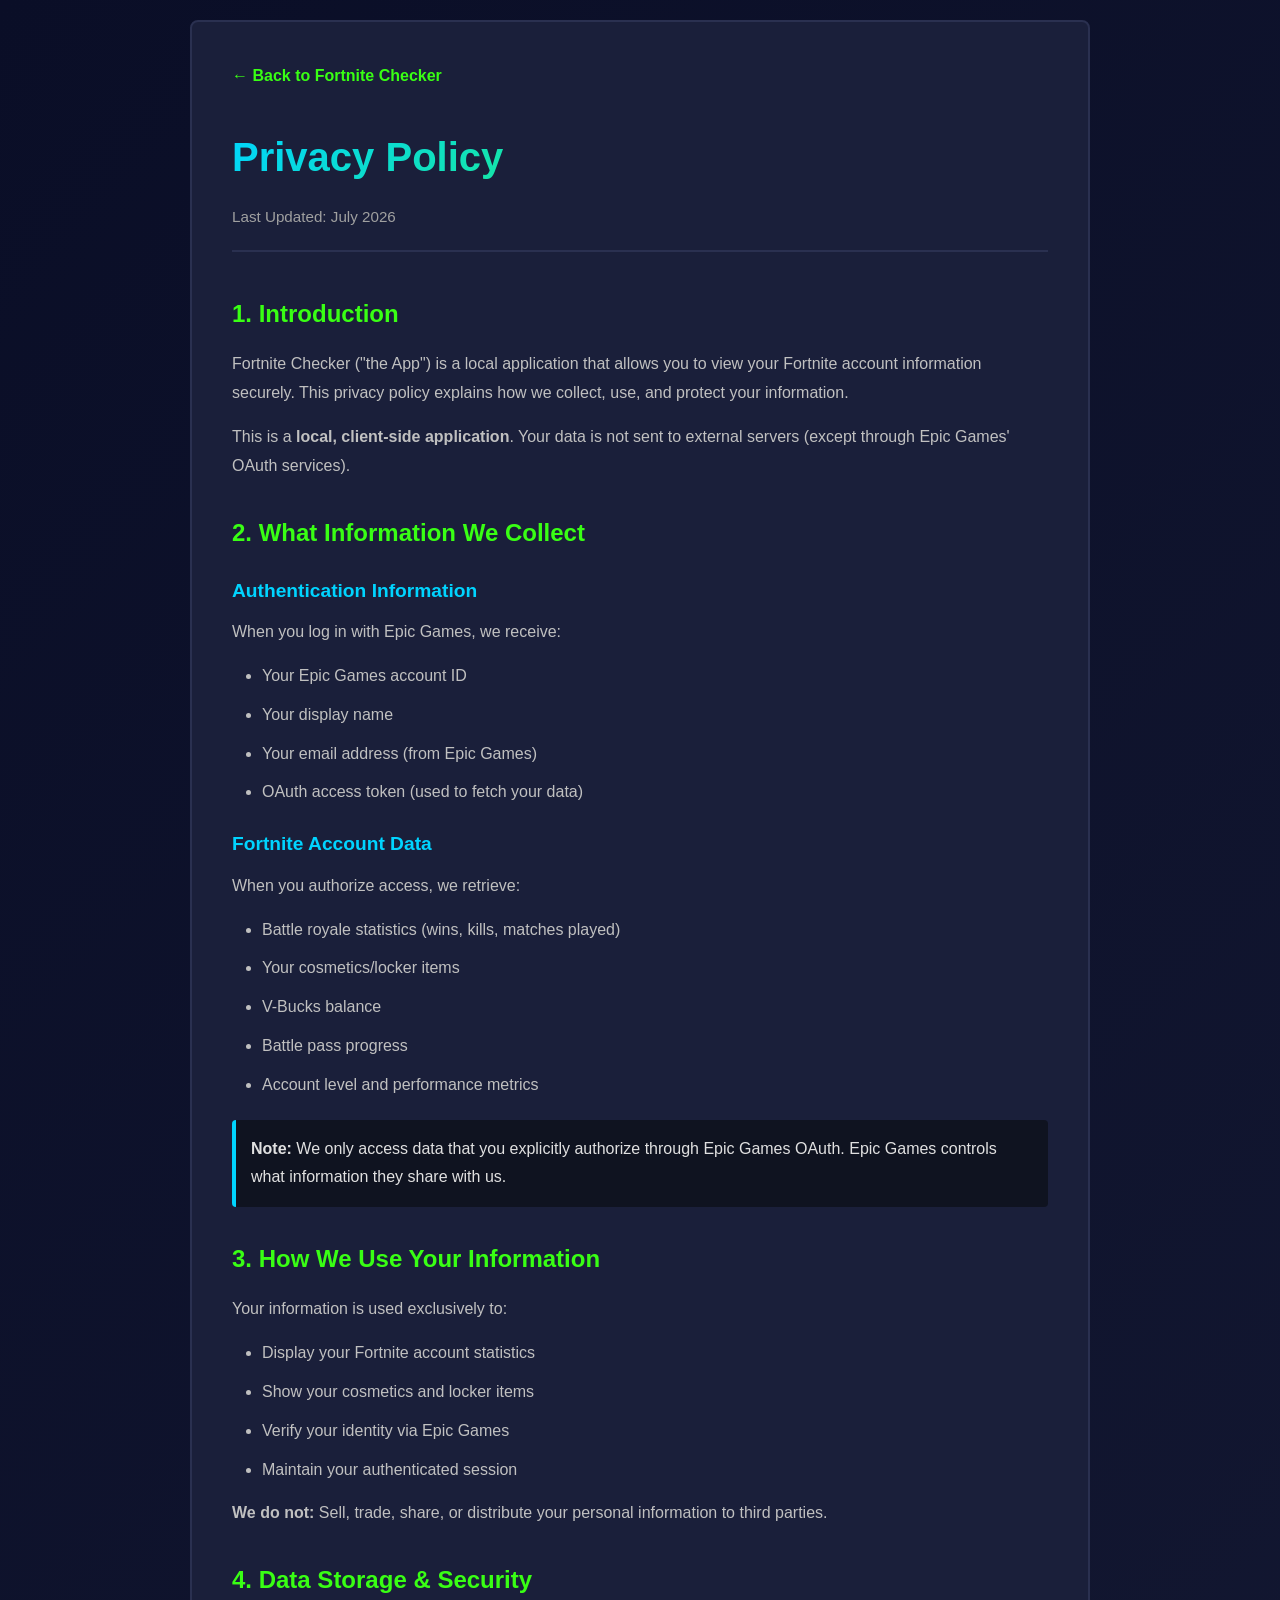
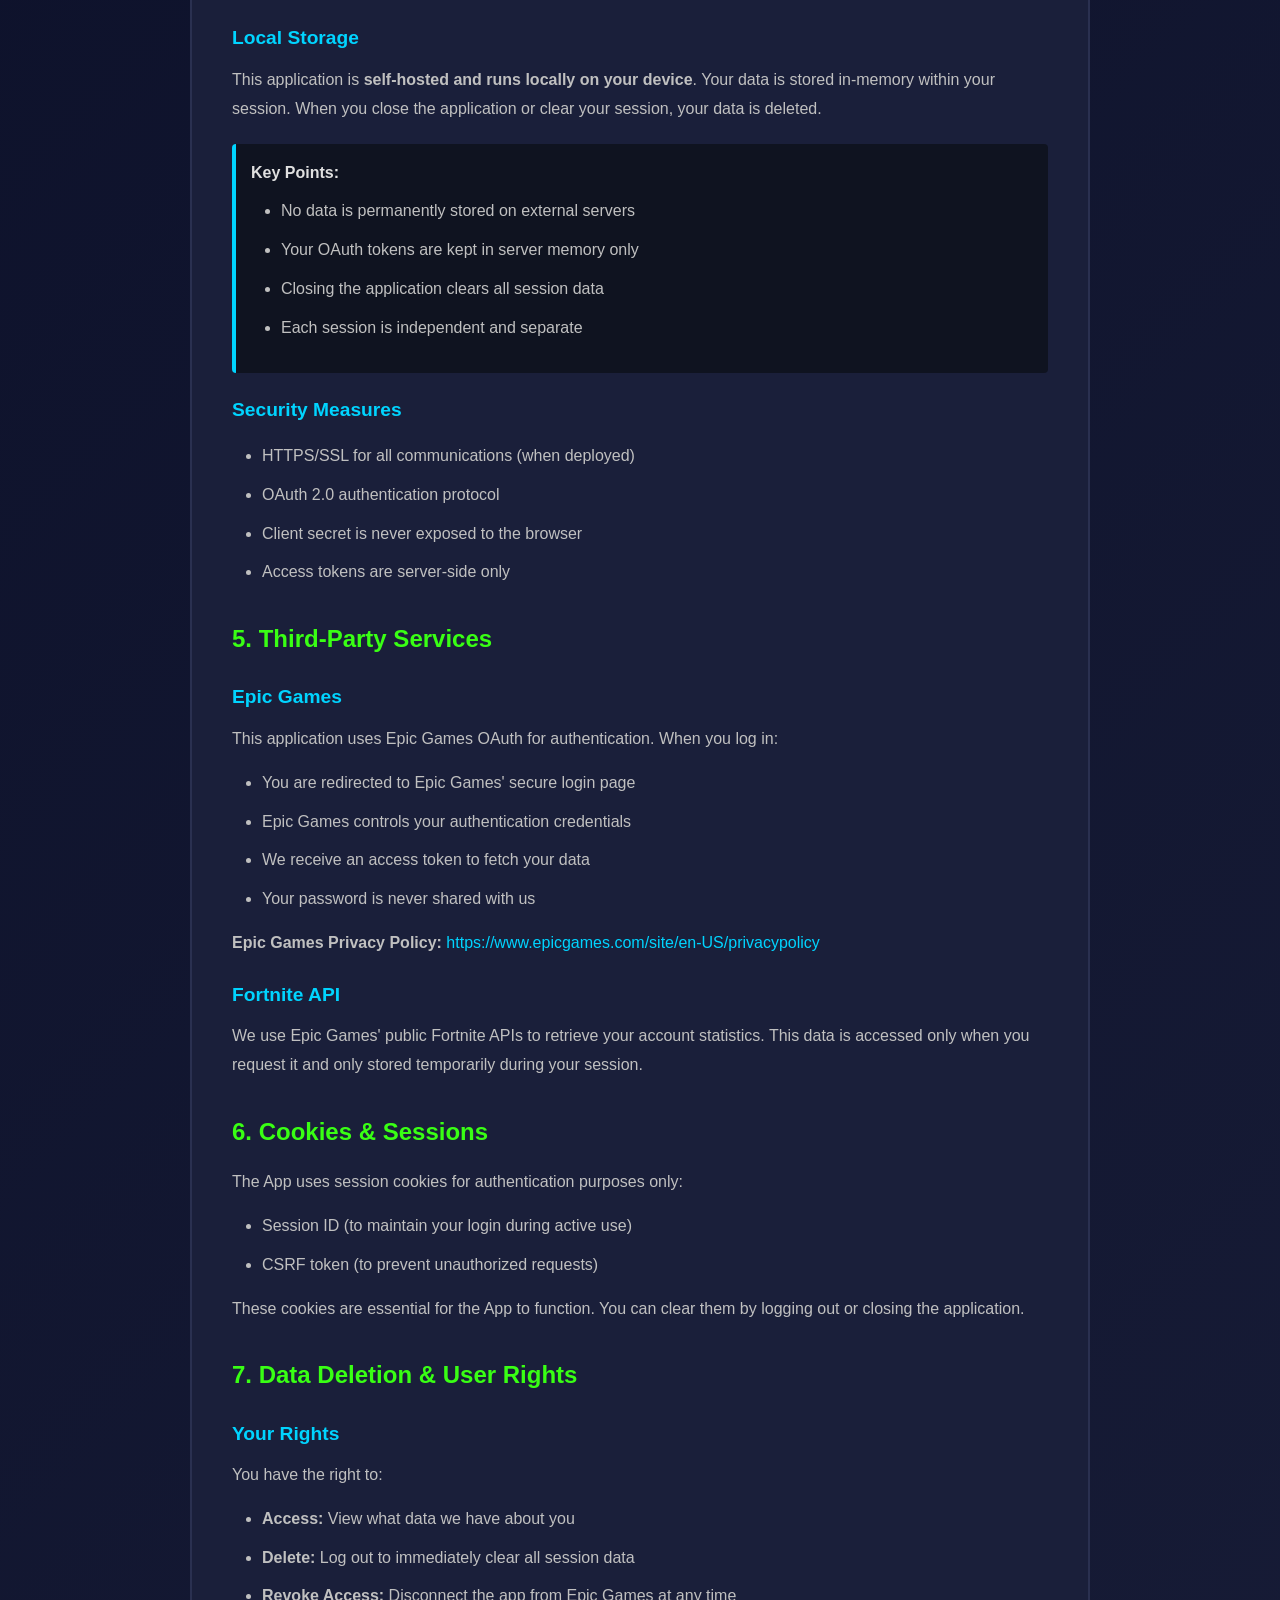
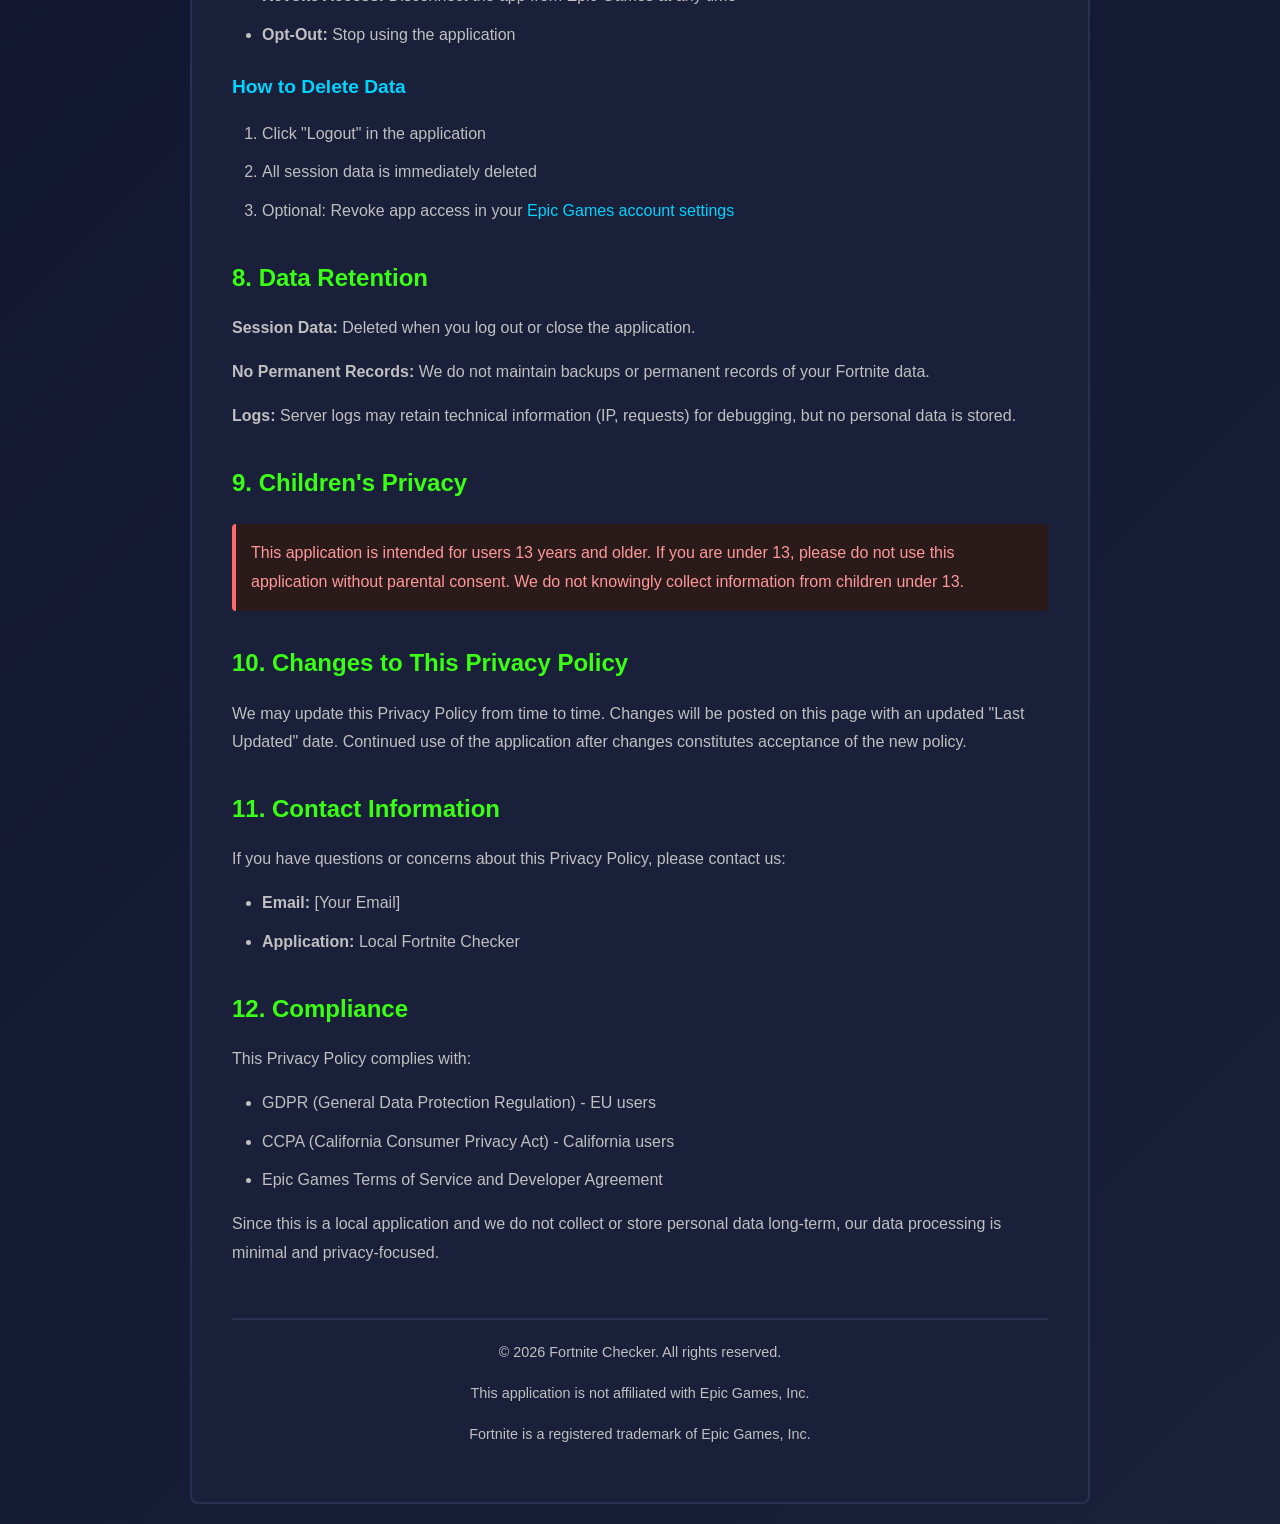
==== privacy-policy/index.html @ 0775c66b "Create index.html" ====
<!DOCTYPE html>
<html lang="en">
<head>
    <meta charset="UTF-8">
    <meta name="viewport" content="width=device-width, initial-scale=1.0">
    <title>Privacy Policy - Fortnite Checker</title>
    <style>
        * {
            margin: 0;
            padding: 0;
            box-sizing: border-box;
        }

        body {
            font-family: 'Segoe UI', Tahoma, Geneva, Verdana, sans-serif;
            background: linear-gradient(135deg, #0a0e27 0%, #1a1f3a 100%);
            color: #e0e0e0;
            line-height: 1.8;
            padding: 20px;
        }

        .container {
            max-width: 900px;
            margin: 0 auto;
            background: #1a1f3a;
            border: 2px solid #2a3050;
            border-radius: 8px;
            padding: 40px;
        }

        h1 {
            font-size: 2.5em;
            margin-bottom: 10px;
            background: linear-gradient(135deg, #00d4ff, #39ff14);
            -webkit-background-clip: text;
            -webkit-text-fill-color: transparent;
            background-clip: text;
            font-weight: 700;
        }

        .last-updated {
            color: #a0a0a0;
            font-size: 0.95em;
            margin-bottom: 40px;
            padding-bottom: 20px;
            border-bottom: 2px solid #2a3050;
        }

        h2 {
            font-size: 1.5em;
            color: #39ff14;
            margin-top: 30px;
            margin-bottom: 15px;
        }

        h3 {
            font-size: 1.2em;
            color: #00d4ff;
            margin-top: 20px;
            margin-bottom: 10px;
        }

        p {
            margin-bottom: 15px;
            color: #c0c0c0;
        }

        ul, ol {
            margin: 15px 0 15px 30px;
            color: #c0c0c0;
        }

        li {
            margin-bottom: 10px;
        }

        .highlight {
            background: #0f1320;
            border-left: 4px solid #00d4ff;
            padding: 15px;
            margin: 20px 0;
            border-radius: 4px;
        }

        .highlight-warning {
            background: #2a1a1a;
            border-left: 4px solid #ff6b6b;
            padding: 15px;
            margin: 20px 0;
            border-radius: 4px;
            color: #ff9999;
        }

        a {
            color: #00d4ff;
            text-decoration: none;
        }

        a:hover {
            text-decoration: underline;
        }

        .section {
            margin: 30px 0;
        }

        footer {
            margin-top: 50px;
            padding-top: 20px;
            border-top: 2px solid #2a3050;
            text-align: center;
            color: #a0a0a0;
            font-size: 0.9em;
        }

        .back-link {
            display: inline-block;
            margin-bottom: 30px;
            color: #39ff14;
            font-weight: 600;
        }

        .back-link:hover {
            color: #00d4ff;
        }
    </style>
</head>
<body>
    <div class="container">
        <a href="/" class="back-link">← Back to Fortnite Checker</a>

        <h1>Privacy Policy</h1>
        <div class="last-updated">Last Updated: July 2026</div>

        <div class="section">
            <h2>1. Introduction</h2>
            <p>
                Fortnite Checker ("the App") is a local application that allows you to view your Fortnite account information securely. This privacy policy explains how we collect, use, and protect your information.
            </p>
            <p>
                This is a <strong>local, client-side application</strong>. Your data is not sent to external servers (except through Epic Games' OAuth services).
            </p>
        </div>

        <div class="section">
            <h2>2. What Information We Collect</h2>
            
            <h3>Authentication Information</h3>
            <p>When you log in with Epic Games, we receive:</p>
            <ul>
                <li>Your Epic Games account ID</li>
                <li>Your display name</li>
                <li>Your email address (from Epic Games)</li>
                <li>OAuth access token (used to fetch your data)</li>
            </ul>

            <h3>Fortnite Account Data</h3>
            <p>When you authorize access, we retrieve:</p>
            <ul>
                <li>Battle royale statistics (wins, kills, matches played)</li>
                <li>Your cosmetics/locker items</li>
                <li>V-Bucks balance</li>
                <li>Battle pass progress</li>
                <li>Account level and performance metrics</li>
            </ul>

            <div class="highlight">
                <strong>Note:</strong> We only access data that you explicitly authorize through Epic Games OAuth. Epic Games controls what information they share with us.
            </div>
        </div>

        <div class="section">
            <h2>3. How We Use Your Information</h2>
            <p>Your information is used exclusively to:</p>
            <ul>
                <li>Display your Fortnite account statistics</li>
                <li>Show your cosmetics and locker items</li>
                <li>Verify your identity via Epic Games</li>
                <li>Maintain your authenticated session</li>
            </ul>
            <p>
                <strong>We do not:</strong> Sell, trade, share, or distribute your personal information to third parties.
            </p>
        </div>

        <div class="section">
            <h2>4. Data Storage & Security</h2>
            
            <h3>Local Storage</h3>
            <p>
                This application is <strong>self-hosted and runs locally on your device</strong>. Your data is stored in-memory within your session. When you close the application or clear your session, your data is deleted.
            </p>

            <div class="highlight">
                <strong>Key Points:</strong>
                <ul style="margin-top: 10px;">
                    <li>No data is permanently stored on external servers</li>
                    <li>Your OAuth tokens are kept in server memory only</li>
                    <li>Closing the application clears all session data</li>
                    <li>Each session is independent and separate</li>
                </ul>
            </div>

            <h3>Security Measures</h3>
            <ul>
                <li>HTTPS/SSL for all communications (when deployed)</li>
                <li>OAuth 2.0 authentication protocol</li>
                <li>Client secret is never exposed to the browser</li>
                <li>Access tokens are server-side only</li>
            </ul>
        </div>

        <div class="section">
            <h2>5. Third-Party Services</h2>
            
            <h3>Epic Games</h3>
            <p>
                This application uses Epic Games OAuth for authentication. When you log in:
            </p>
            <ul>
                <li>You are redirected to Epic Games' secure login page</li>
                <li>Epic Games controls your authentication credentials</li>
                <li>We receive an access token to fetch your data</li>
                <li>Your password is never shared with us</li>
            </ul>
            <p>
                <strong>Epic Games Privacy Policy:</strong> <a href="https://www.epicgames.com/site/en-US/privacypolicy" target="_blank">https://www.epicgames.com/site/en-US/privacypolicy</a>
            </p>

            <h3>Fortnite API</h3>
            <p>
                We use Epic Games' public Fortnite APIs to retrieve your account statistics. This data is accessed only when you request it and only stored temporarily during your session.
            </p>
        </div>

        <div class="section">
            <h2>6. Cookies & Sessions</h2>
            <p>
                The App uses session cookies for authentication purposes only:
            </p>
            <ul>
                <li>Session ID (to maintain your login during active use)</li>
                <li>CSRF token (to prevent unauthorized requests)</li>
            </ul>
            <p>
                These cookies are essential for the App to function. You can clear them by logging out or closing the application.
            </p>
        </div>

        <div class="section">
            <h2>7. Data Deletion & User Rights</h2>
            
            <h3>Your Rights</h3>
            <p>You have the right to:</p>
            <ul>
                <li><strong>Access:</strong> View what data we have about you</li>
                <li><strong>Delete:</strong> Log out to immediately clear all session data</li>
                <li><strong>Revoke Access:</strong> Disconnect the app from Epic Games at any time</li>
                <li><strong>Opt-Out:</strong> Stop using the application</li>
            </ul>

            <h3>How to Delete Data</h3>
            <ol>
                <li>Click "Logout" in the application</li>
                <li>All session data is immediately deleted</li>
                <li>Optional: Revoke app access in your <a href="https://www.epicgames.com/account/settings" target="_blank">Epic Games account settings</a></li>
            </ol>
        </div>

        <div class="section">
            <h2>8. Data Retention</h2>
            <p>
                <strong>Session Data:</strong> Deleted when you log out or close the application.
            </p>
            <p>
                <strong>No Permanent Records:</strong> We do not maintain backups or permanent records of your Fortnite data.
            </p>
            <p>
                <strong>Logs:</strong> Server logs may retain technical information (IP, requests) for debugging, but no personal data is stored.
            </p>
        </div>

        <div class="section">
            <h2>9. Children's Privacy</h2>
            <div class="highlight-warning">
                This application is intended for users 13 years and older. If you are under 13, please do not use this application without parental consent. We do not knowingly collect information from children under 13.
            </div>
        </div>

        <div class="section">
            <h2>10. Changes to This Privacy Policy</h2>
            <p>
                We may update this Privacy Policy from time to time. Changes will be posted on this page with an updated "Last Updated" date. Continued use of the application after changes constitutes acceptance of the new policy.
            </p>
        </div>

        <div class="section">
            <h2>11. Contact Information</h2>
            <p>
                If you have questions or concerns about this Privacy Policy, please contact us:
            </p>
            <ul>
                <li><strong>Email:</strong> [Your Email]</li>
                <li><strong>Application:</strong> Local Fortnite Checker</li>
            </ul>
        </div>

        <div class="section">
            <h2>12. Compliance</h2>
            <p>
                This Privacy Policy complies with:
            </p>
            <ul>
                <li>GDPR (General Data Protection Regulation) - EU users</li>
                <li>CCPA (California Consumer Privacy Act) - California users</li>
                <li>Epic Games Terms of Service and Developer Agreement</li>
            </ul>
            <p>
                Since this is a local application and we do not collect or store personal data long-term, our data processing is minimal and privacy-focused.
            </p>
        </div>

        <footer>
            <p>&copy; 2026 Fortnite Checker. All rights reserved.</p>
            <p>This application is not affiliated with Epic Games, Inc.</p>
            <p>Fortnite is a registered trademark of Epic Games, Inc.</p>
        </footer>
    </div>
</body>
</html>
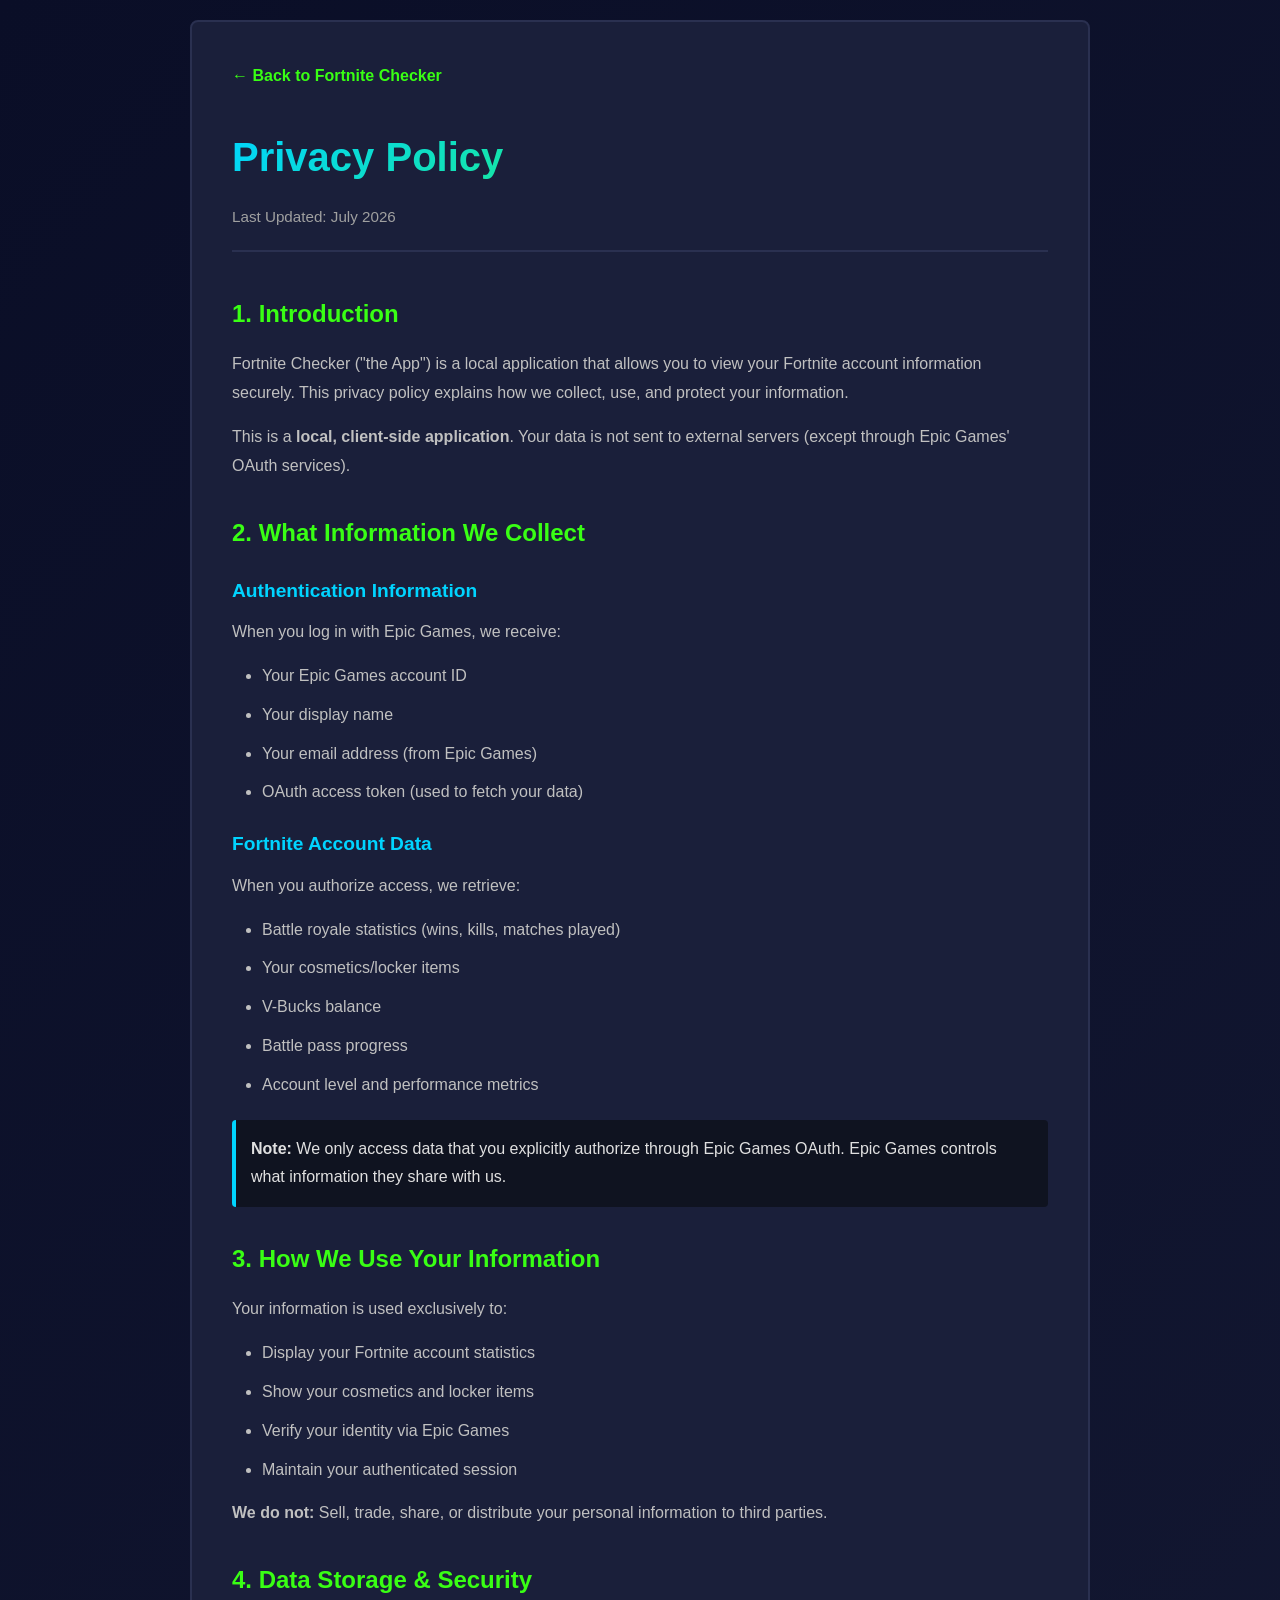
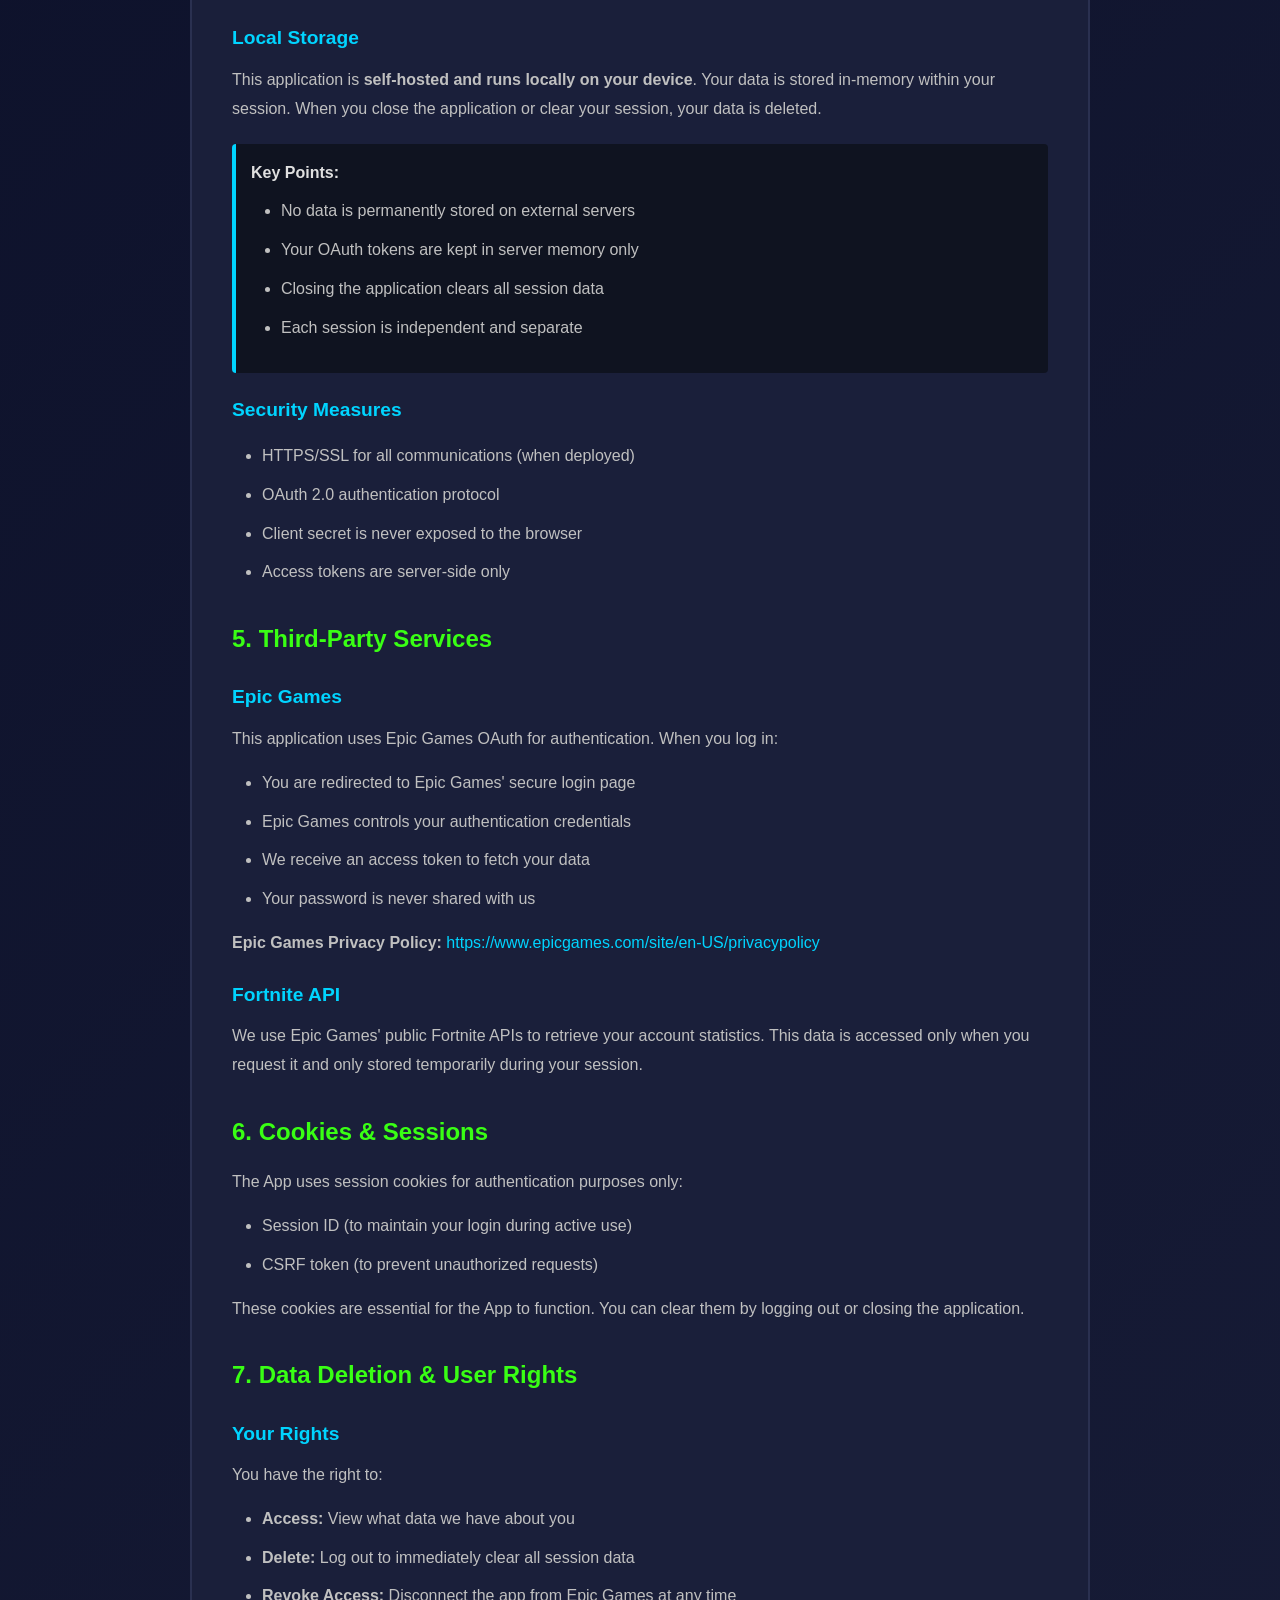
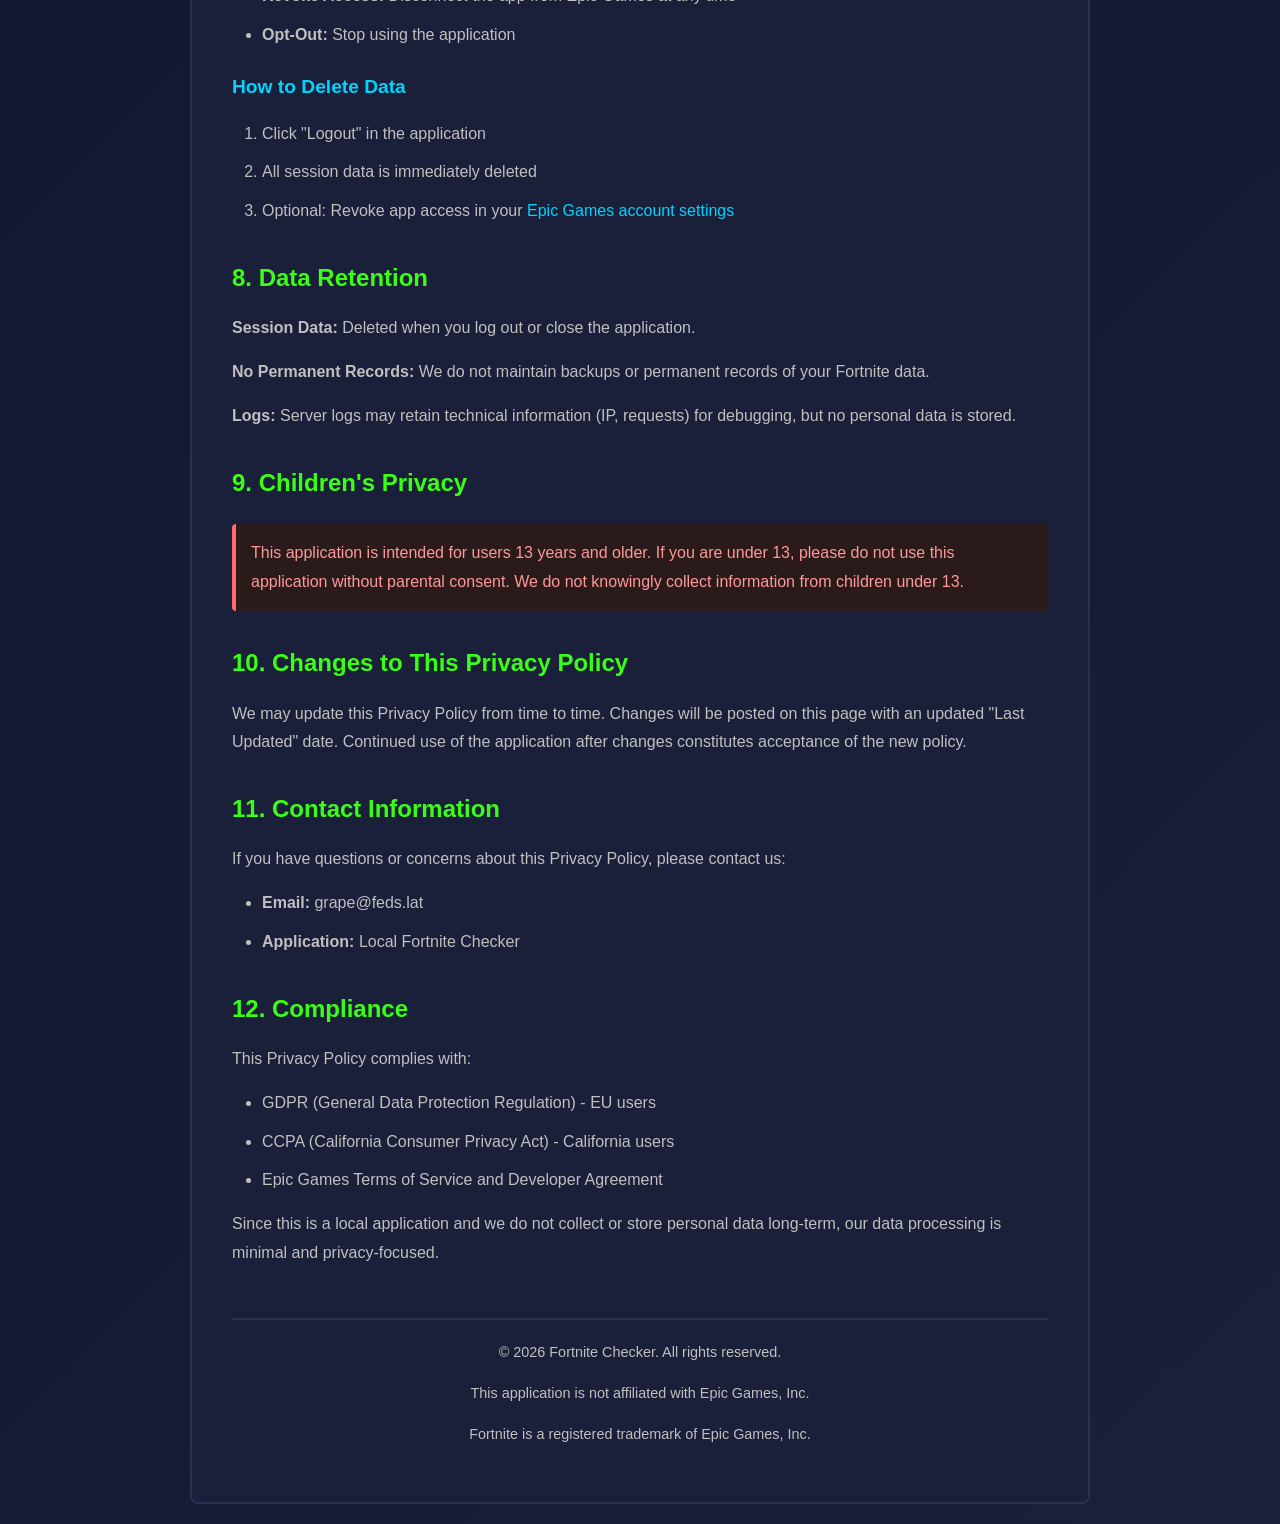
==== commit 87da1eaa: "Update index.html" ====
--- a/privacy-policy/index.html
+++ b/privacy-policy/index.html
@@ -300,7 +300,7 @@
                 If you have questions or concerns about this Privacy Policy, please contact us:
             </p>
             <ul>
-                <li><strong>Email:</strong> [Your Email]</li>
+                <li><strong>Email:</strong> grape@feds.lat</li>
                 <li><strong>Application:</strong> Local Fortnite Checker</li>
             </ul>
         </div>
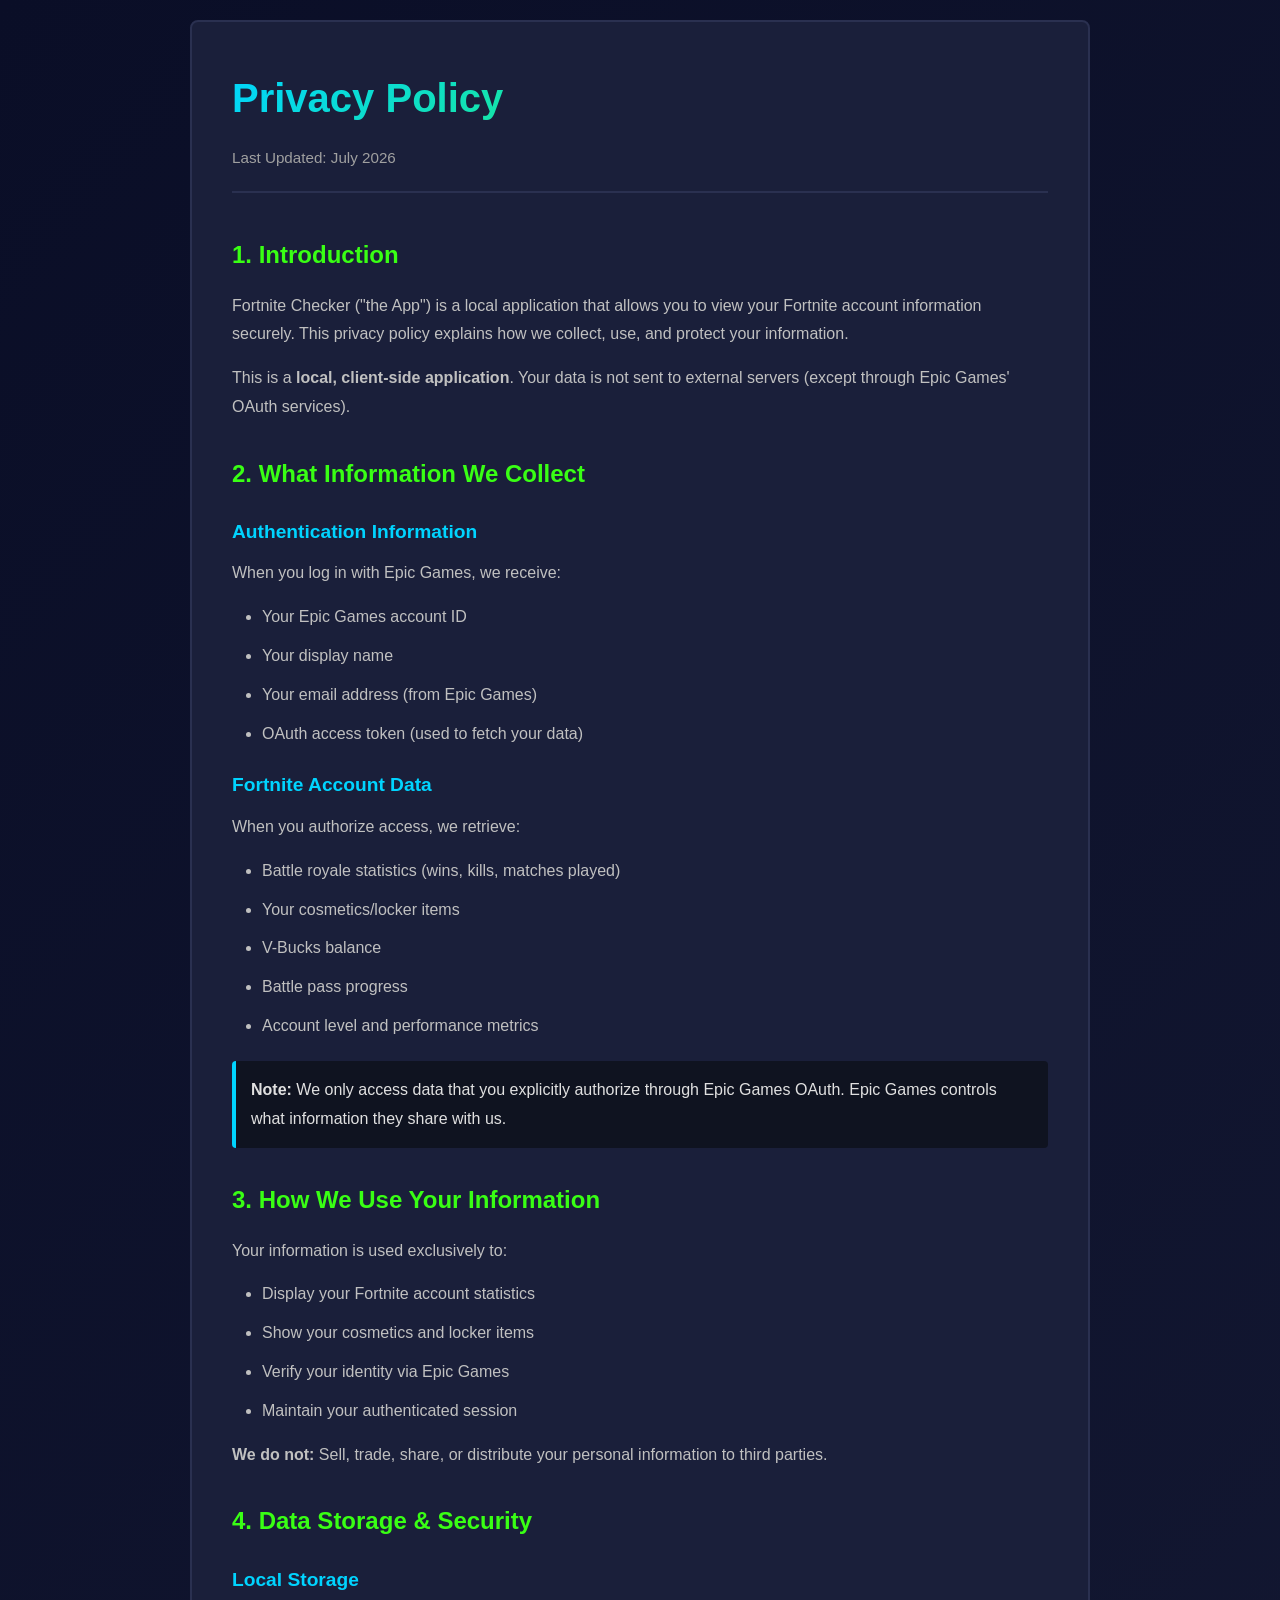
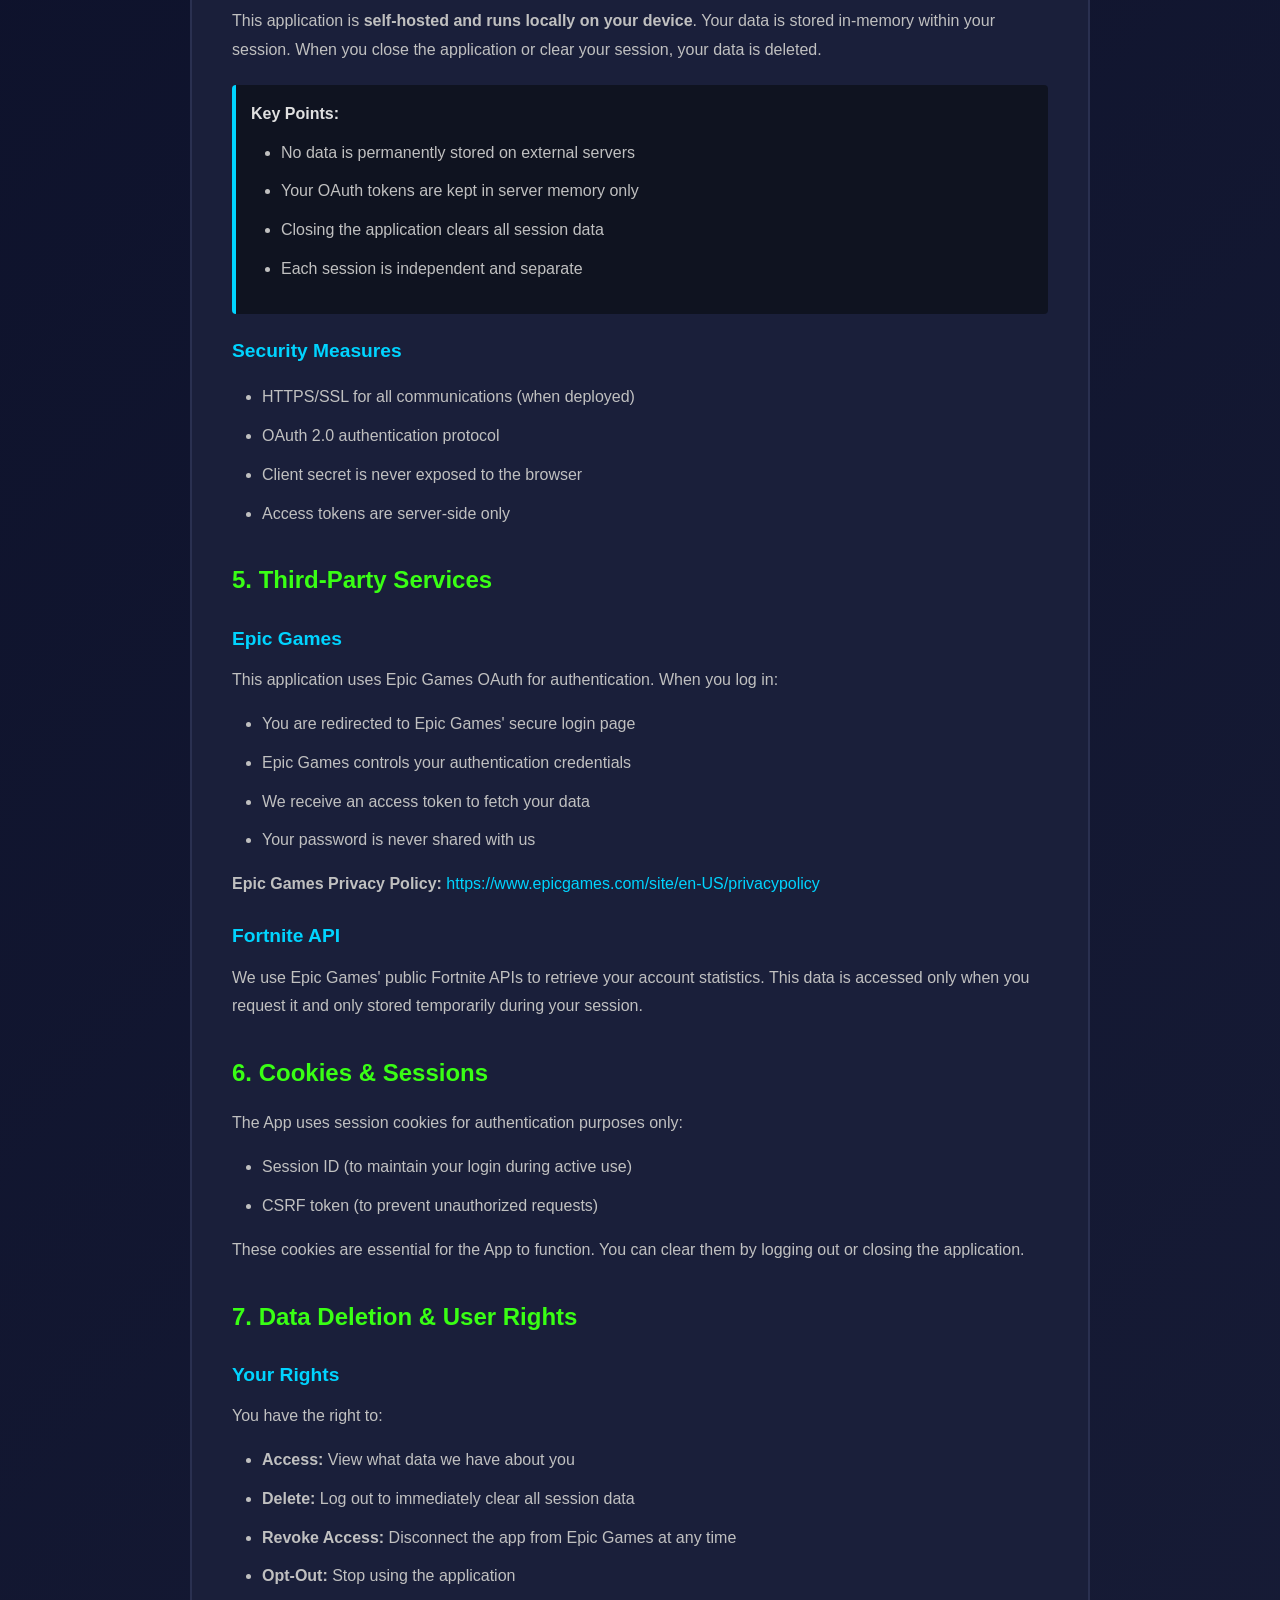
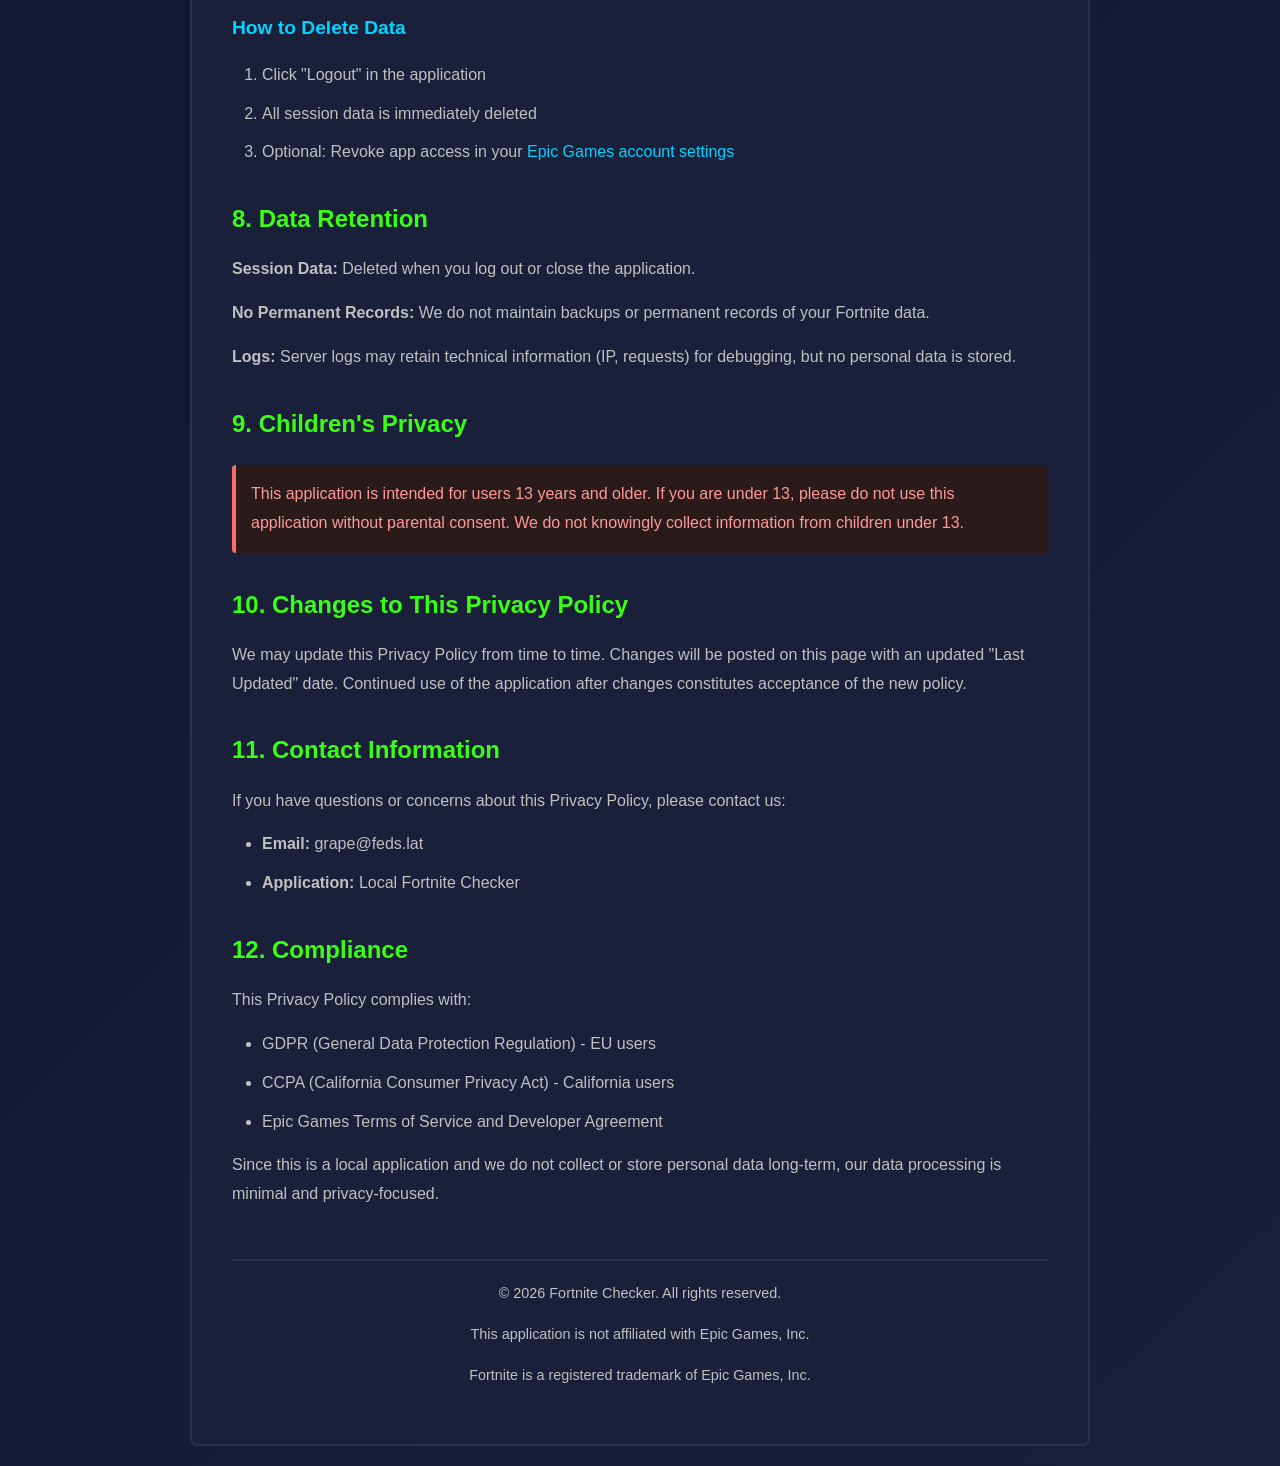
==== commit 905abbdf: "Update index.html" ====
--- a/privacy-policy/index.html
+++ b/privacy-policy/index.html
@@ -127,7 +127,6 @@
 </head>
 <body>
     <div class="container">
-        <a href="/" class="back-link">← Back to Fortnite Checker</a>
 
         <h1>Privacy Policy</h1>
         <div class="last-updated">Last Updated: July 2026</div>
